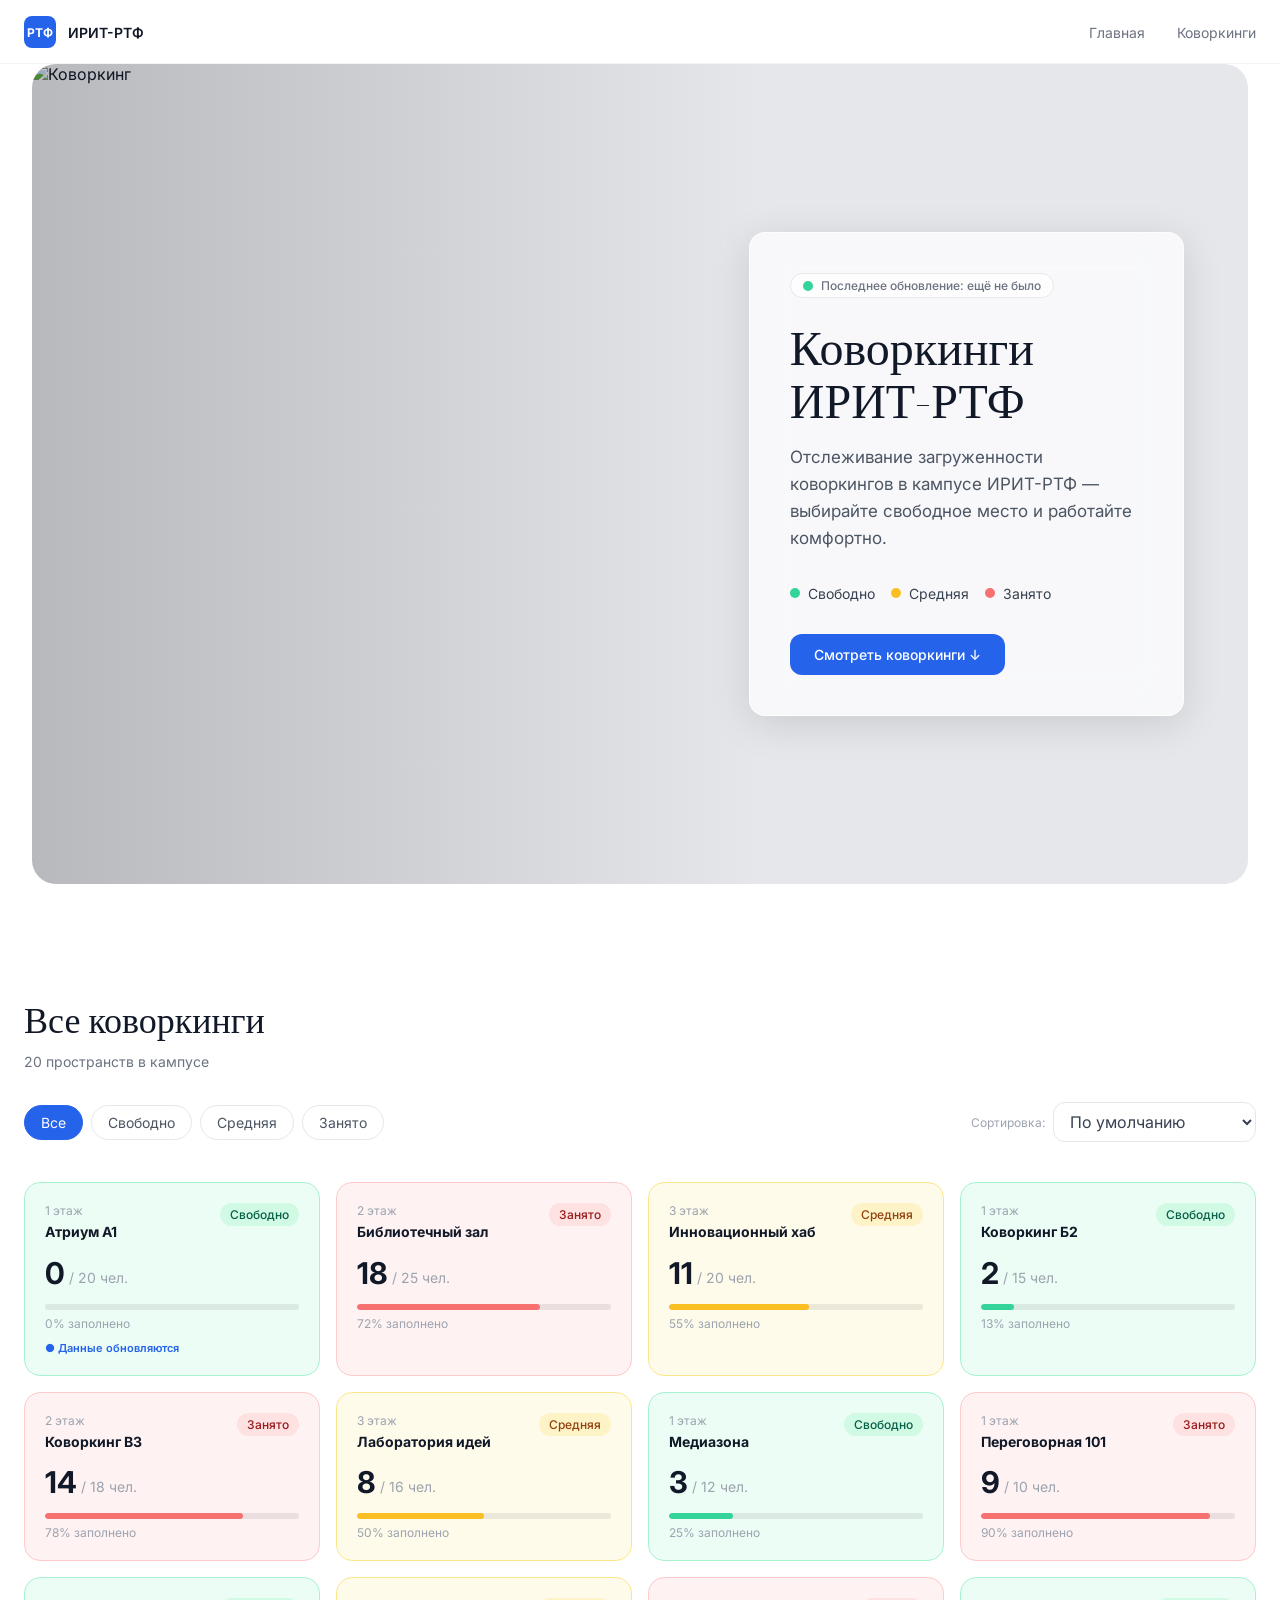
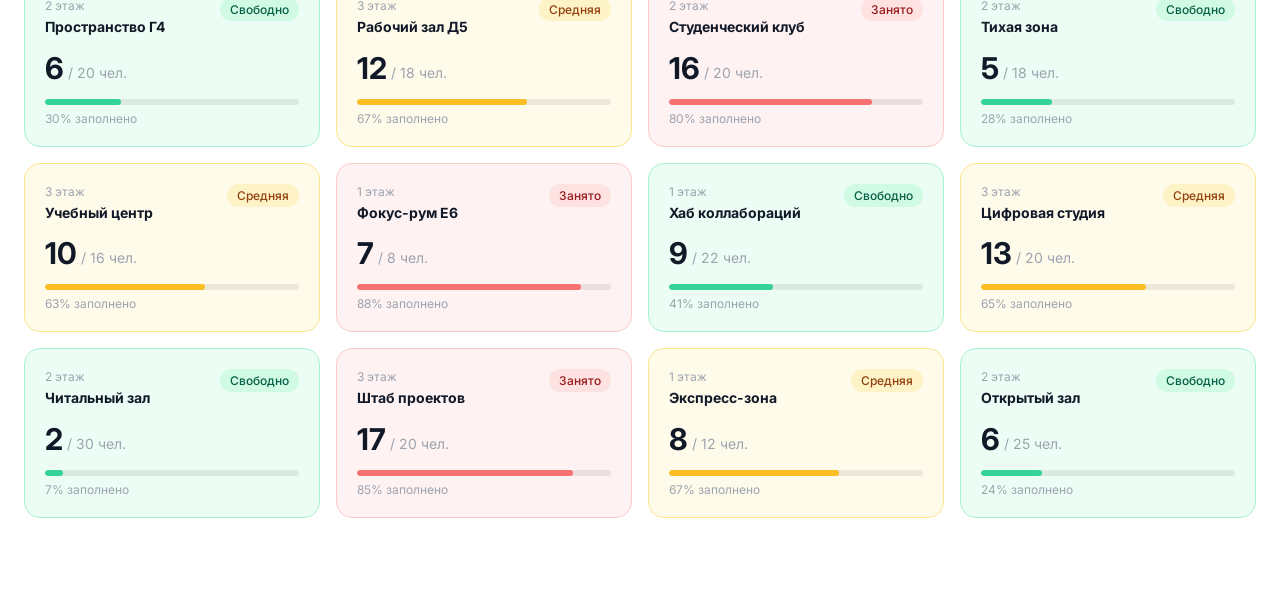
==== site.html @ 9ec546e7 "Add files via upload" ====
<!DOCTYPE html>
<html lang="ru">
<head>
  <meta charset="UTF-8">
  <meta name="viewport" content="width=device-width, initial-scale=1.0">

  <title>Коворкинги ИРИТ-РТФ</title>

  <link
    href="https://fonts.googleapis.com/css2?family=DM+Serif+Display:ital@0;1&family=Inter:wght@400;500;600;700&display=swap"
    rel="stylesheet"
  >

  <style>
    * {
      box-sizing: border-box;
      scrollbar-width: none;
    }

    *::-webkit-scrollbar {
      display: none;
    }

    html {
      scroll-behavior: smooth;
      scroll-padding-top: 80px;
    }

    html,
    body {
      margin: 0;
      min-height: 100%;
    }

    body {
      font-family: "Inter", sans-serif;
      color: #111827;
      background: #ffffff;
    }

    button,
    select {
      font: inherit;
    }

    button {
      border: 0;
    }

    a {
      color: inherit;
      text-decoration: none;
    }

    .header {
      position: fixed;
      z-index: 100;
      top: 0;
      left: 0;
      right: 0;

      height: 64px;

      background: rgba(255, 255, 255, 0.8);
      border-bottom: 1px solid #f3f4f6;

      backdrop-filter: blur(12px);
    }

    .header-inner {
      max-width: 1280px;
      height: 64px;

      margin: 0 auto;
      padding: 0 24px;

      display: flex;
      align-items: center;
      justify-content: space-between;
    }

    .logo-area {
      display: flex;
      align-items: center;
      gap: 12px;
    }

    .logo {
      width: 32px;
      height: 32px;

      display: flex;
      align-items: center;
      justify-content: center;

      border-radius: 8px;
      background: #2563eb;

      color: white;
      font-size: 12px;
      font-weight: 700;
    }

    .brand {
      font-size: 14px;
      font-weight: 600;
    }

    .nav {
      display: flex;
      align-items: center;
      gap: 32px;

      color: #6b7280;
      font-size: 14px;
    }

    .nav a,
    .nav button {
      background: transparent;
      padding: 0;

      color: inherit;

      cursor: pointer;
    }

    .nav a:hover,
    .nav button:hover {
      color: #111827;
    }

    .hero-section {
      padding-top: 64px;
      padding-left: 32px;
      padding-right: 32px;
      padding-bottom: 32px;
    }

    .hero {
      position: relative;

      min-height: calc(100vh - 80px);

      overflow: hidden;

      border-radius: 24px;

      background: #e5e7eb;
    }

    .hero img {
      position: absolute;
      inset: 0;

      width: 100%;
      height: 100%;

      object-fit: cover;
    }

    .hero-overlay {
      position: absolute;
      inset: 0;

      background: linear-gradient(
        90deg,
        rgba(0, 0, 0, 0.2),
        transparent 60%
      );
    }

    .hero-content {
      position: absolute;
      inset: 0;

      padding: 64px;

      display: flex;
      align-items: center;
      justify-content: flex-end;
    }

    .glass {
      width: 40%;
      max-width: 520px;

      padding: 40px;

      border: 1px solid rgba(255, 255, 255, 0.6);
      border-radius: 16px;

      background: rgba(255, 255, 255, 0.72);

      box-shadow: 0 8px 40px rgba(0, 0, 0, 0.12);

      backdrop-filter: blur(20px);
    }

    .live-badge {
      width: fit-content;

      margin-bottom: 24px;
      padding: 4px 12px;

      display: flex;
      align-items: center;
      gap: 8px;

      border: 1px solid #e5e7eb;
      border-radius: 999px;

      background: rgba(255, 255, 255, 0.7);

      color: #6b7280;
      font-size: 12px;
      font-weight: 500;
    }

    .glass h1 {
      margin: 0 0 16px;

      font-family: "DM Serif Display", serif;
      font-size: 48px;
      font-weight: 400;
      line-height: 1.1;
    }

    .hero-description {
      margin: 0 0 32px;

      color: #4b5563;

      font-size: 17px;
      line-height: 1.6;
    }

    .legend {
      margin-bottom: 32px;

      display: flex;
      flex-wrap: wrap;
      gap: 16px;
    }

    .legend div {
      display: flex;
      align-items: center;
      gap: 8px;

      color: #374151;
      font-size: 14px;
    }

    .dot {
      width: 10px;
      height: 10px;

      display: inline-block;

      border-radius: 50%;
    }

    .green {
      background: #34d399;
    }

    .yellow {
      background: #fbbf24;
    }

    .red {
      background: #f87171;
    }

    .primary-button {
      padding: 12px 24px;

      display: inline-flex;
      align-items: center;
      gap: 8px;

      border-radius: 12px;

      background: #2563eb;

      color: white;

      font-size: 14px;
      font-weight: 500;

      cursor: pointer;
    }

    .primary-button:hover {
      background: #1d4ed8;
    }

    .coworkings-section {
      max-width: 1280px;

      margin: 0 auto;
      padding: 80px 24px;
    }

    .section-title {
      margin: 0 0 8px;

      font-family: "DM Serif Display", serif;
      font-size: 36px;
      font-weight: 400;
    }

    .section-subtitle {
      margin: 0 0 32px;

      color: #6b7280;
      font-size: 14px;
    }

    .controls {
      margin-bottom: 40px;

      display: flex;
      align-items: center;
      justify-content: space-between;

      gap: 16px;
    }

    .filters {
      display: flex;
      flex-wrap: wrap;
      gap: 8px;
    }

    .filter-button {
      padding: 8px 16px;

      border: 1px solid #e5e7eb;
      border-radius: 999px;

      background: white;
      color: #4b5563;

      font-size: 14px;

      cursor: pointer;
    }

    .filter-button.active {
      border-color: #2563eb;

      background: #2563eb;
      color: white;
    }

    .sorting {
      display: flex;
      align-items: center;
      gap: 8px;
    }

    .sorting span {
      color: #9ca3af;
      font-size: 12px;
    }

    .sorting select {
      padding: 8px 12px;

      border: 1px solid #e5e7eb;
      border-radius: 12px;

      background: white;

      color: #374151;

      outline: none;
    }

    .grid {
      display: grid;

      grid-template-columns: repeat(4, minmax(0, 1fr));

      gap: 16px;
    }

    .card {
      padding: 20px;

      display: flex;
      flex-direction: column;
      gap: 16px;

      border: 1px solid;
      border-radius: 16px;

      transition: 0.2s;
    }

    .card:hover {
      transform: translateY(-2px);
    }

    .card.low {
      border-color: #a7f3d0;
      background: #ecfdf5;
    }

    .card.medium {
      border-color: #fde68a;
      background: #fffbeb;
    }

    .card.high {
      border-color: #fecaca;
      background: #fef2f2;
    }

    .card-top {
      display: flex;
      align-items: flex-start;
      justify-content: space-between;
    }

    .floor {
      margin: 0 0 4px;

      color: #9ca3af;
      font-size: 12px;
    }

    .card h3 {
      margin: 0;

      font-size: 14px;
      line-height: 1.4;
    }

    .badge {
      margin-left: 8px;
      padding: 4px 10px;

      border-radius: 999px;

      font-size: 12px;
      font-weight: 500;
    }

    .badge.low {
      background: #d1fae5;
      color: #065f46;
    }

    .badge.medium {
      background: #fef3c7;
      color: #92400e;
    }

    .badge.high {
      background: #fee2e2;
      color: #991b1b;
    }

    .people {
      display: flex;
      align-items: flex-end;
      gap: 4px;
    }

    .people strong {
      font-size: 30px;
      line-height: 1;
    }

    .people span {
      margin-bottom: 2px;

      color: #9ca3af;
      font-size: 14px;
    }

    .progress {
      width: 100%;
      height: 6px;

      overflow: hidden;

      border-radius: 999px;

      background: rgba(0, 0, 0, 0.08);
    }

    .progress-value {
      height: 100%;

      border-radius: inherit;
    }

    .progress-value.low {
      background: #34d399;
    }

    .progress-value.medium {
      background: #fbbf24;
    }

    .progress-value.high {
      background: #f87171;
    }

    .percentage {
      margin-top: 6px;

      color: #9ca3af;

      font-size: 12px;
    }

    .ai-live-note {
      margin-top: 10px;
      color: #2563eb;
      font-size: 11px;
      font-weight: 600;
    }

    @media (max-width: 1200px) {
      .grid {
        grid-template-columns: repeat(3, 1fr);
      }

      .glass {
        width: 50%;
      }
    }

    @media (max-width: 900px) {
      .grid {
        grid-template-columns: repeat(2, 1fr);
      }

      .glass {
        width: 60%;
      }
    }

    @media (max-width: 700px) {
      .nav {
        display: none;
      }

      .hero-section {
        padding-left: 16px;
        padding-right: 16px;
      }

      .hero-content {
        padding: 20px;
        align-items: flex-end;
      }

      .glass {
        width: 100%;
        padding: 24px;
      }

      .glass h1 {
        font-size: 36px;
      }

      .controls {
        align-items: flex-start;
        flex-direction: column;
      }

      .grid {
        grid-template-columns: 1fr;
      }

    }
  </style>
</head>

<body>

  <header class="header">
    <div class="header-inner">

      <div class="logo-area">
        <div class="logo">РТФ</div>
        <span class="brand">ИРИТ-РТФ</span>
      </div>

      <nav class="nav">
        <button onclick="scrollToTop()">Главная</button>
        <button onclick="scrollToCoworkings()">Коворкинги</button>
      </nav>

    </div>
  </header>

  <section class="hero-section">

    <div class="hero">

      <img
        src="https://images.unsplash.com/photo-1600508774634-4e11d34730e2?w=1600&h=900&fit=crop&auto=format"
        alt="Коворкинг"
      >

      <div class="hero-overlay"></div>

      <div class="hero-content">

        <div class="glass">

          <div class="live-badge" id="last-update" role="status" aria-live="polite">
            <span class="dot green"></span>
            <span id="last-update-text">Последнее обновление: ещё не было</span>
          </div>

          <h1>
            Коворкинги ИРИТ-РТФ
          </h1>

          <p class="hero-description">
            Отслеживание загруженности коворкингов в кампусе
            ИРИТ-РТФ — выбирайте свободное место и работайте комфортно.
          </p>

          <div class="legend">

            <div>
              <span class="dot green"></span>
              Свободно
            </div>

            <div>
              <span class="dot yellow"></span>
              Средняя
            </div>

            <div>
              <span class="dot red"></span>
              Занято
            </div>

          </div>

          <button
            class="primary-button"
            onclick="scrollToCoworkings()"
          >
            Смотреть коворкинги
            ↓
          </button>

        </div>

      </div>

    </div>

  </section>

  <section
    class="coworkings-section"
    id="coworkings"
  >

    <h2 class="section-title">
      Все коворкинги
    </h2>

    <p
      class="section-subtitle"
      id="count"
    ></p>

    <div class="controls">

      <div class="filters">

        <button
          class="filter-button active"
          data-filter="all"
        >
          Все
        </button>

        <button
          class="filter-button"
          data-filter="low"
        >
          Свободно
        </button>

        <button
          class="filter-button"
          data-filter="medium"
        >
          Средняя
        </button>

        <button
          class="filter-button"
          data-filter="high"
        >
          Занято
        </button>

      </div>

      <div class="sorting">

        <span>
          Сортировка:
        </span>

        <select id="sort">

          <option value="default">
            По умолчанию
          </option>

          <option value="az">
            А → Я
          </option>

          <option value="za">
            Я → А
          </option>

          <option value="asc">
            Свободные сначала
          </option>

          <option value="desc">
            Занятые сначала
          </option>

          <option value="floor_asc">
            Этаж: 1 → 3
          </option>

          <option value="floor_desc">
            Этаж: 3 → 1
          </option>

        </select>

      </div>

    </div>

    <div
      class="grid"
      id="grid"
    ></div>

  </section>

  <script>
    const coworkings = [
      { id: 1, name: "Атриум А1", people: 0, capacity: 20, floor: "1 этаж", occupancy: "low" },
      { id: 2, name: "Библиотечный зал", people: 18, capacity: 25, floor: "2 этаж", occupancy: "high" },
      { id: 3, name: "Инновационный хаб", people: 11, capacity: 20, floor: "3 этаж", occupancy: "medium" },
      { id: 4, name: "Коворкинг Б2", people: 2, capacity: 15, floor: "1 этаж", occupancy: "low" },
      { id: 5, name: "Коворкинг В3", people: 14, capacity: 18, floor: "2 этаж", occupancy: "high" },
      { id: 6, name: "Лаборатория идей", people: 8, capacity: 16, floor: "3 этаж", occupancy: "medium" },
      { id: 7, name: "Медиазона", people: 3, capacity: 12, floor: "1 этаж", occupancy: "low" },
      { id: 8, name: "Переговорная 101", people: 9, capacity: 10, floor: "1 этаж", occupancy: "high" },
      { id: 9, name: "Пространство Г4", people: 6, capacity: 20, floor: "2 этаж", occupancy: "low" },
      { id: 10, name: "Рабочий зал Д5", people: 12, capacity: 18, floor: "3 этаж", occupancy: "medium" },
      { id: 11, name: "Студенческий клуб", people: 16, capacity: 20, floor: "2 этаж", occupancy: "high" },
      { id: 12, name: "Тихая зона", people: 5, capacity: 18, floor: "2 этаж", occupancy: "low" },
      { id: 13, name: "Учебный центр", people: 10, capacity: 16, floor: "3 этаж", occupancy: "medium" },
      { id: 14, name: "Фокус-рум Е6", people: 7, capacity: 8, floor: "1 этаж", occupancy: "high" },
      { id: 15, name: "Хаб коллабораций", people: 9, capacity: 22, floor: "1 этаж", occupancy: "low" },
      { id: 16, name: "Цифровая студия", people: 13, capacity: 20, floor: "3 этаж", occupancy: "medium" },
      { id: 17, name: "Читальный зал", people: 2, capacity: 30, floor: "2 этаж", occupancy: "low" },
      { id: 18, name: "Штаб проектов", people: 17, capacity: 20, floor: "3 этаж", occupancy: "high" },
      { id: 19, name: "Экспресс-зона", people: 8, capacity: 12, floor: "1 этаж", occupancy: "medium" },
      { id: 20, name: "Открытый зал", people: 6, capacity: 25, floor: "2 этаж", occupancy: "low" }
    ];

    const labels = {
      low: "Свободно",
      medium: "Средняя",
      high: "Занято"
    };

    let currentFilter = "all";
    let currentSort = "default";

    const grid = document.getElementById("grid");
    const count = document.getElementById("count");
    const sortSelect = document.getElementById("sort");

    count.textContent =
      coworkings.length + " пространств в кампусе";

    function smoothScrollTo(targetY, duration = 850) {
      if (window.matchMedia("(prefers-reduced-motion: reduce)").matches) {
        window.scrollTo(0, targetY);
        return;
      }

      const startY = window.scrollY;
      const distance = targetY - startY;
      const startTime = performance.now();

      function animate(currentTime) {
        const progress = Math.min((currentTime - startTime) / duration, 1);
        const eased = 1 - Math.pow(1 - progress, 3);
        window.scrollTo(0, startY + distance * eased);
        if (progress < 1) requestAnimationFrame(animate);
      }

      requestAnimationFrame(animate);
    }

    function scrollToTop() {
      smoothScrollTo(0);
    }

    function scrollToCoworkings() {
      const section = document.getElementById("coworkings");
      const headerOffset = 80;
      const targetY = section.getBoundingClientRect().top + window.scrollY - headerOffset;
      smoothScrollTo(targetY);
    }

    function render() {

      let list = [...coworkings];

      if (currentFilter !== "all") {
        list = list.filter(
          item => item.occupancy === currentFilter
        );
      }

      if (currentSort === "az") {
        list.sort(
          (a, b) =>
            a.name.localeCompare(b.name, "ru")
        );
      }

      if (currentSort === "za") {
        list.sort(
          (a, b) =>
            b.name.localeCompare(a.name, "ru")
        );
      }

      if (currentSort === "asc") {
        list.sort(
          (a, b) =>
            a.people / a.capacity -
            b.people / b.capacity
        );
      }

      if (currentSort === "desc") {
        list.sort(
          (a, b) =>
            b.people / b.capacity -
            a.people / a.capacity
        );
      }

      if (currentSort === "floor_asc") {
        list.sort(
          (a, b) =>
            parseInt(a.floor) -
            parseInt(b.floor)
        );
      }

      if (currentSort === "floor_desc") {
        list.sort(
          (a, b) =>
            parseInt(b.floor) -
            parseInt(a.floor)
        );
      }

      grid.innerHTML = "";

      list.forEach(item => {

        const percent =
          Math.min(100, Math.round(
            item.people /
            item.capacity *
            100
          ));

        const card =
          document.createElement("article");

        card.className =
          "card " + item.occupancy;

        card.innerHTML = `
          <div class="card-top">

            <div>

              <p class="floor">
                ${item.floor}
              </p>

              <h3>
                ${item.name}
              </h3>

            </div>

            <span
              class="badge ${item.occupancy}"
            >
              ${labels[item.occupancy]}
            </span>

          </div>

          <div class="people">

            <strong>
              ${item.people}
            </strong>

            <span>
              / ${item.capacity} чел.
            </span>

          </div>

          <div>

            <div class="progress">

              <div
                class="progress-value ${item.occupancy}"
                style="width:${percent}%"
              ></div>

            </div>

            <div class="percentage">
              ${percent}% заполнено
            </div>

            ${item.id === 1 ? '<div class="ai-live-note">● Данные обновляются </div>' : ''}

          </div>
        `;

        grid.appendChild(card);
      });
    }

    document
      .querySelectorAll(".filter-button")
      .forEach(button => {

        button.addEventListener(
          "click",
          () => {

            document
              .querySelectorAll(".filter-button")
              .forEach(btn =>
                btn.classList.remove("active")
              );

            button.classList.add("active");

            currentFilter =
              button.dataset.filter;

            render();
          }
        );
      });

    sortSelect.addEventListener(
      "change",
      () => {

        currentSort =
          sortSelect.value;

        render();
      }
    );

    render();
  </script>

  <script>
    (() => {
      "use strict";

      const IMAGE_URL = "https://7.132.46.130:8080/shot.jpg";
      const REFRESH_MS = 30000;
      const MIN_CONFIDENCE = 0.5;
      const TF_URL = "https://cdn.jsdelivr.net/npm/@tensorflow/tfjs@4.22.0/dist/tf.min.js";
      const COCO_URL = "https://cdn.jsdelivr.net/npm/@tensorflow-models/coco-ssd@2.2.3/dist/coco-ssd.min.js";
      let model;
      let busy = false;

      function loadScript(src) {
        return new Promise((resolve, reject) => {
          const script = document.createElement("script");
          script.src = src;
          script.onload = resolve;
          script.onerror = () => reject(new Error("Не удалось загрузить скрипт"));
          document.head.appendChild(script);
        });
      }

      function loadFrame() {
        return new Promise((resolve, reject) => {
          const image = new Image();
          image.crossOrigin = "anonymous";
          const timer = setTimeout(() => reject(new Error("Камера не ответила")), 12000);
          image.onload = () => {
            clearTimeout(timer);
            resolve(image);
          };
          image.onerror = () => {
            clearTimeout(timer);
            reject(new Error("Изображение недоступно"));
          };
          image.src = IMAGE_URL + "?t=" + Date.now();
        });
      }

      async function initialize() {
        try {
          if (!window.tf) await loadScript(TF_URL);
          if (!window.cocoSsd) await loadScript(COCO_URL);
          try {
            await window.tf.setBackend("webgl");
          } catch (_) {
            await window.tf.setBackend("cpu");
          }
          await window.tf.ready();
          model = await window.cocoSsd.load({ base: "mobilenet_v2" });
          await updateCount();
          setInterval(updateCount, REFRESH_MS);
        } catch (error) {
          console.warn(error);
        }
      }

      async function updateCount() {
        if (busy || !model) return;
        busy = true;
        try {
          const frame = await loadFrame();
          const predictions = await model.detect(frame, 100, MIN_CONFIDENCE);
          const people = predictions.filter(item => item.class === "person" && item.score >= MIN_CONFIDENCE);
          const atrium = coworkings.find(item => item.name === "Атриум А1");
          if (atrium) {
            atrium.people = people.length;
            const load = atrium.people / atrium.capacity;
            atrium.occupancy = load <= 0.4 ? "low" : load <= 0.7 ? "medium" : "high";
            render();
          }
          document.getElementById("last-update-text").textContent =
            "Последнее обновление: " + new Date().toLocaleTimeString("ru-RU", {
              hour: "2-digit",
              minute: "2-digit",
              second: "2-digit"
            });
        } catch (error) {
          console.warn(error);
        } finally {
          busy = false;
        }
      }

      initialize();
    })();
  </script>

</body>
</html>
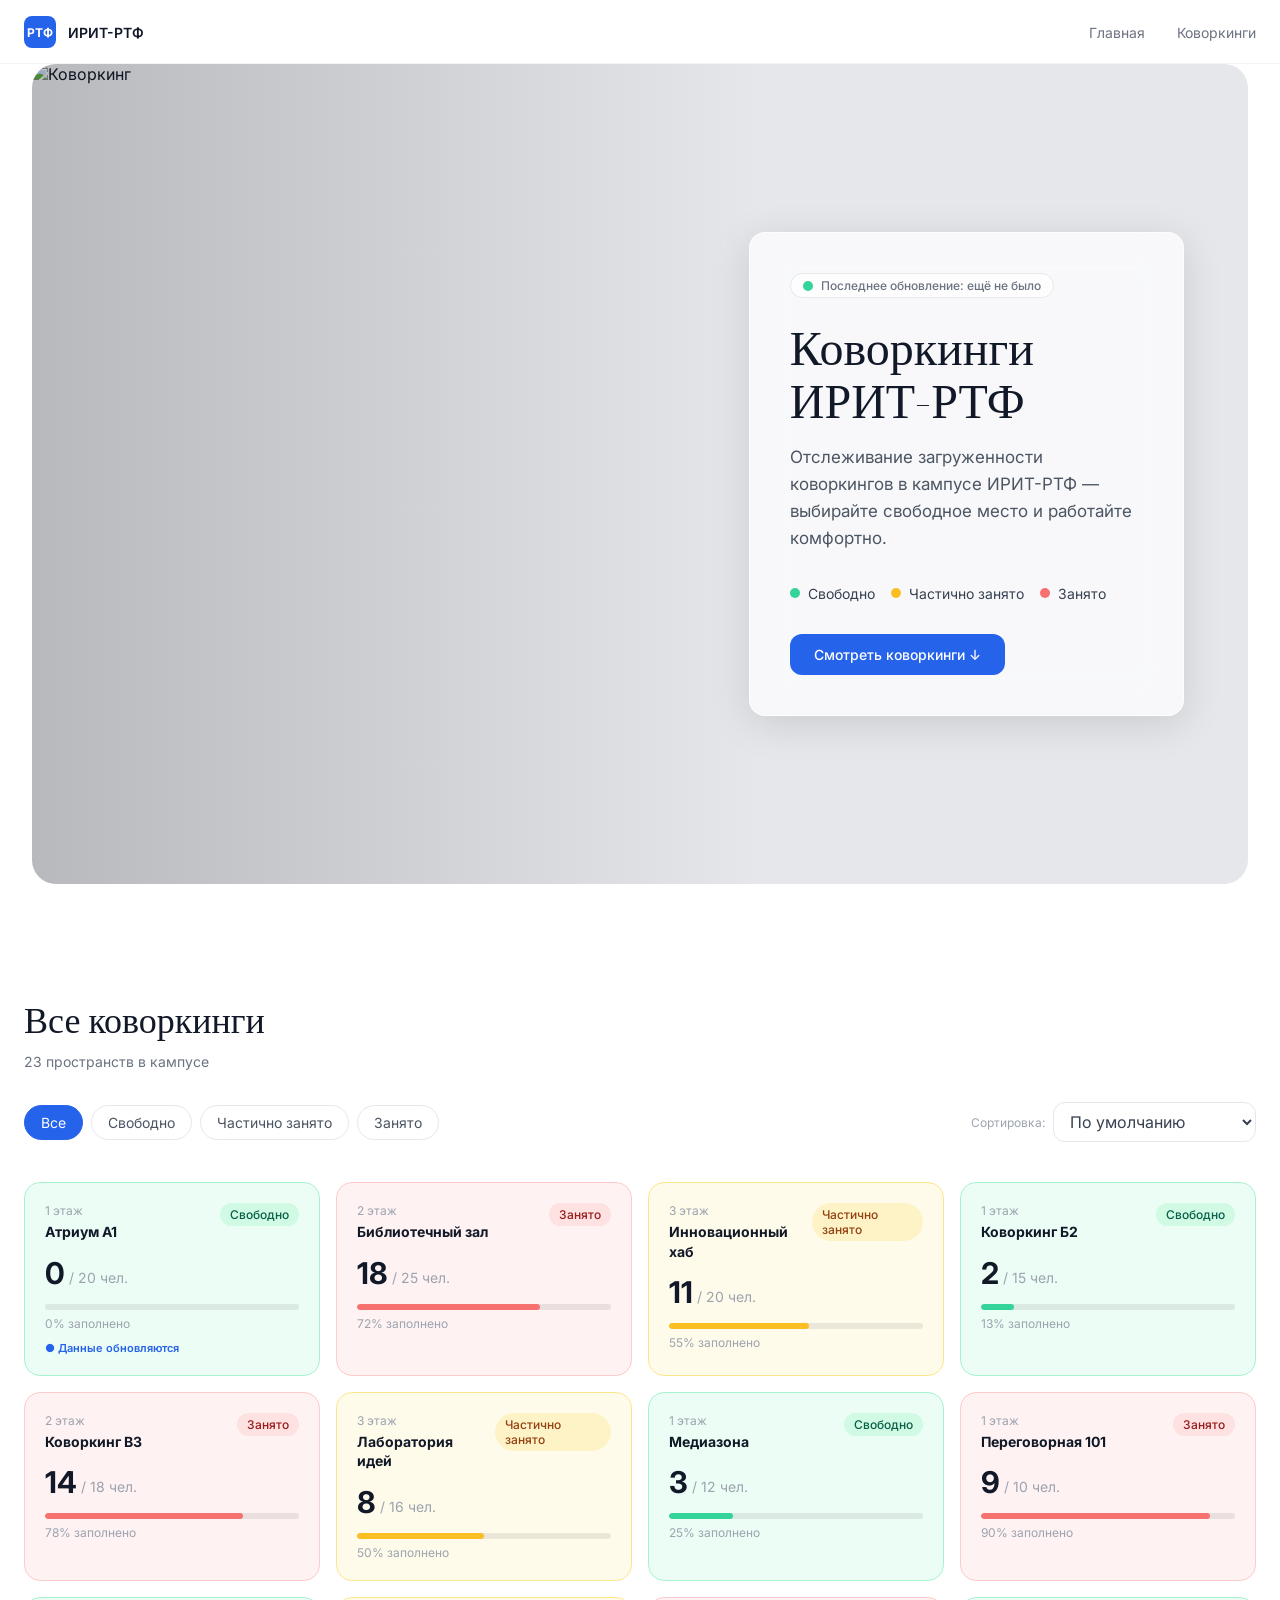
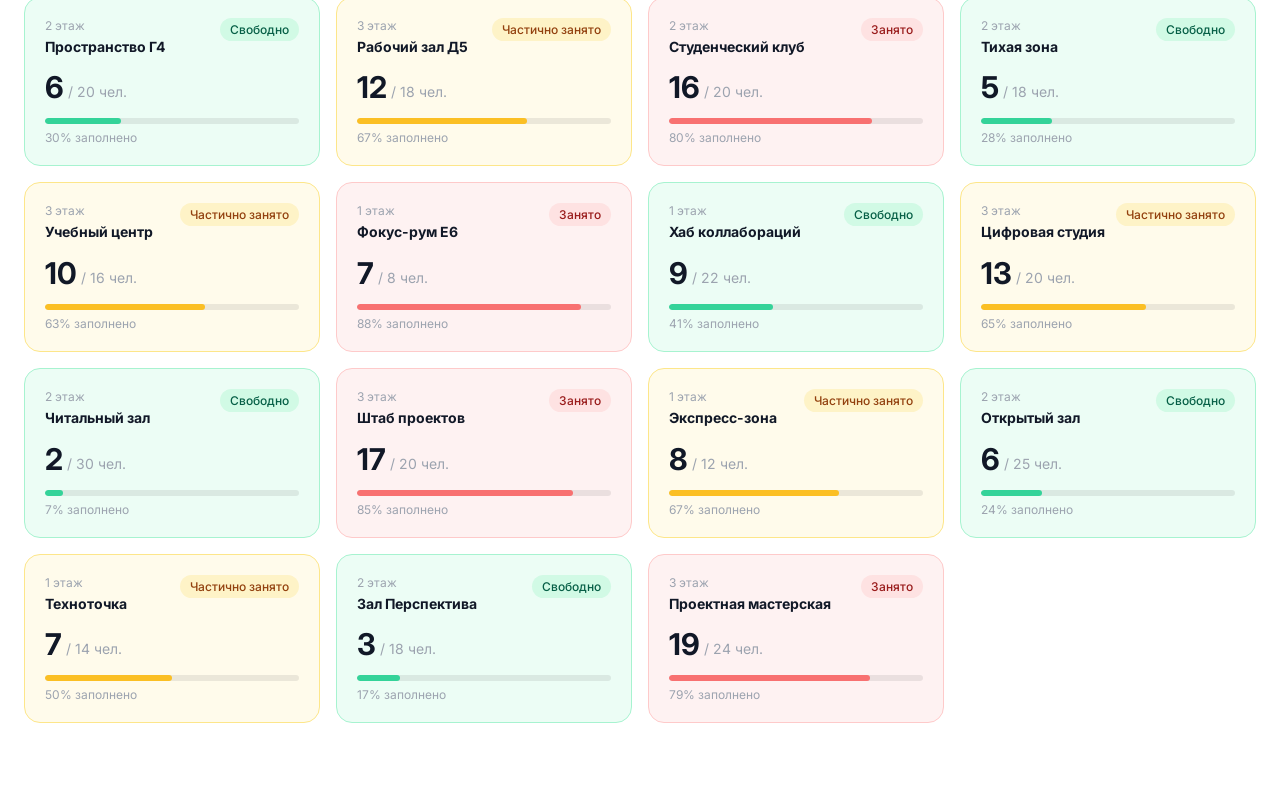
==== commit 43095cfe: "site.html доработан сайт. выполнены фиксы багов" ====
--- a/site.html
+++ b/site.html
@@ -639,7 +639,7 @@
 
             <div>
               <span class="dot yellow"></span>
-              Средняя
+              Частично занято
             </div>
 
             <div>
@@ -701,7 +701,7 @@
           class="filter-button"
           data-filter="medium"
         >
-          Средняя
+          Частично занято
         </button>
 
         <button
@@ -783,12 +783,15 @@
       { id: 17, name: "Читальный зал", people: 2, capacity: 30, floor: "2 этаж", occupancy: "low" },
       { id: 18, name: "Штаб проектов", people: 17, capacity: 20, floor: "3 этаж", occupancy: "high" },
       { id: 19, name: "Экспресс-зона", people: 8, capacity: 12, floor: "1 этаж", occupancy: "medium" },
-      { id: 20, name: "Открытый зал", people: 6, capacity: 25, floor: "2 этаж", occupancy: "low" }
+      { id: 20, name: "Открытый зал", people: 6, capacity: 25, floor: "2 этаж", occupancy: "low" },
+      { id: 21, name: "Техноточка", people: 7, capacity: 14, floor: "1 этаж", occupancy: "medium" },
+      { id: 22, name: "Зал Перспектива", people: 3, capacity: 18, floor: "2 этаж", occupancy: "low" },
+      { id: 23, name: "Проектная мастерская", people: 19, capacity: 24, floor: "3 этаж", occupancy: "high" }
     ];
 
     const labels = {
       low: "Свободно",
-      medium: "Средняя",
+      medium: "Частично занято",
       high: "Занято"
     };
 
